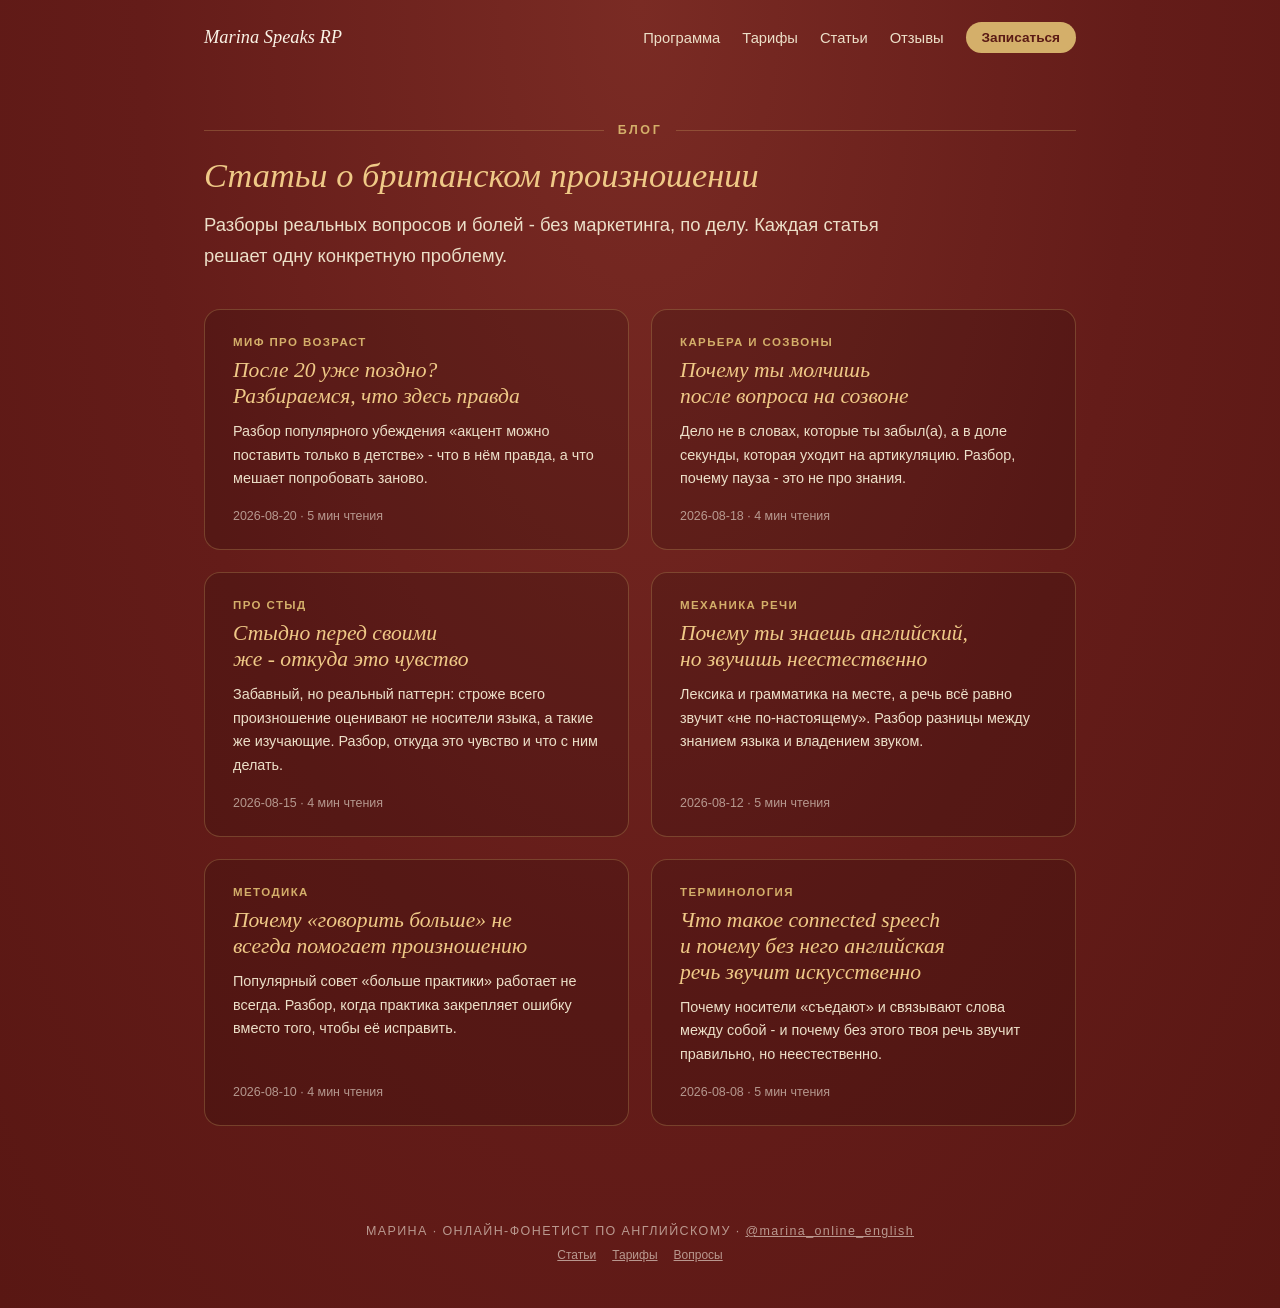
==== articles/index.html @ c537f86e "Полная переработка сайта: расширенная структура лендинга + раздел статей (articles/index.html)" ====
<!doctype html>
<html lang="ru">
<head>
<meta charset="utf-8">
<meta name="viewport" content="width=device-width, initial-scale=1">
<meta name="robots" content="noindex, nofollow">
<title>Статьи о британском произношении - Marina Speaks RP</title>
<meta name="description" content="Разборы реальных болей и вопросов об английском произношении от фонетиста Марины: мифы про возраст, почему речь звучит неестественно, connected speech и другое.">
<link rel="canonical" href="https://marinaspeaksrp.org/articles/">
<meta property="og:type" content="article">
<meta property="og:title" content="Статьи о британском произношении - Marina Speaks RP">
<meta property="og:description" content="Разборы реальных болей и вопросов об английском произношении от фонетиста Марины: мифы про возраст, почему речь звучит неестественно, connected speech и другое.">
<meta property="og:image" content="https://marinaspeaksrp.org/assets/img/og-cover.jpg">
<meta property="og:url" content="https://marinaspeaksrp.org/articles/">
<meta name="twitter:card" content="summary_large_image">
<link rel="stylesheet" href="/assets/style.css">
</head>
<body>
<div class="bg-wrap">

<nav class="sitenav">
  <div class="wrap">
    <a class="brand" href="/">Marina Speaks RP</a>
    <div class="links">
      <a href="/#program">Программа</a>
      <a href="/#tariffs">Тарифы</a>
      <a href="/articles/">Статьи</a>
      <a href="/#testimonials">Отзывы</a>
      <a class="cta" href="https://t.me/Marinatoken_bot?start=waitlist" target="_blank" rel="noopener">Записаться</a>
    </div>
  </div>
</nav>

<section class="content-section" style="padding-top:48px;">
  <div class="wrap">
    <div class="eyebrow"><div class="line"></div><span>Блог</span><div class="line"></div></div>
    <h2>Статьи о британском произношении</h2>
    <p class="lead">Разборы реальных вопросов и болей - без маркетинга, по делу. Каждая статья решает одну конкретную проблему.</p>
    <div class="hub-grid">
      <a class="hub-card" href="/articles/posle-20-let-pozdno.html">
        <span class="article-tag">Миф про возраст</span>
        <h2>После 20 уже поздно? Разбираемся, что здесь правда</h2>
        <p>Разбор популярного убеждения «акцент можно поставить только в детстве» - что в нём правда, а что мешает попробовать заново.</p>
        <div class="meta">2026-08-20 · 5 мин чтения</div>
      </a>

      <a class="hub-card" href="/articles/molchish-na-sozvone.html">
        <span class="article-tag">Карьера и созвоны</span>
        <h2>Почему ты молчишь после вопроса на созвоне</h2>
        <p>Дело не в словах, которые ты забыл(а), а в доле секунды, которая уходит на артикуляцию. Разбор, почему пауза - это не про знания.</p>
        <div class="meta">2026-08-18 · 4 мин чтения</div>
      </a>

      <a class="hub-card" href="/articles/stydno-pered-svoimi.html">
        <span class="article-tag">Про стыд</span>
        <h2>Стыдно перед своими же - откуда это чувство</h2>
        <p>Забавный, но реальный паттерн: строже всего произношение оценивают не носители языка, а такие же изучающие. Разбор, откуда это чувство и что с ним делать.</p>
        <div class="meta">2026-08-15 · 4 мин чтения</div>
      </a>

      <a class="hub-card" href="/articles/pochemu-zvuchish-neestestvenno.html">
        <span class="article-tag">Механика речи</span>
        <h2>Почему ты знаешь английский, но звучишь неестественно</h2>
        <p>Лексика и грамматика на месте, а речь всё равно звучит «не по-настоящему». Разбор разницы между знанием языка и владением звуком.</p>
        <div class="meta">2026-08-12 · 5 мин чтения</div>
      </a>

      <a class="hub-card" href="/articles/govorit-bolshe-ne-pomogaet.html">
        <span class="article-tag">Методика</span>
        <h2>Почему «говорить больше» не всегда помогает произношению</h2>
        <p>Популярный совет «больше практики» работает не всегда. Разбор, когда практика закрепляет ошибку вместо того, чтобы её исправить.</p>
        <div class="meta">2026-08-10 · 4 мин чтения</div>
      </a>

      <a class="hub-card" href="/articles/connected-speech.html">
        <span class="article-tag">Терминология</span>
        <h2>Что такое connected speech и почему без него английская речь звучит искусственно</h2>
        <p>Почему носители «съедают» и связывают слова между собой - и почему без этого твоя речь звучит правильно, но неестественно.</p>
        <div class="meta">2026-08-08 · 5 мин чтения</div>
      </a>
    </div>
  </div>
</section>

<footer>
  <div class="brand">МАРИНА · ОНЛАЙН-ФОНЕТИСТ ПО АНГЛИЙСКОМУ · <a href="https://t.me/marina_online_english" target="_blank" rel="noopener">@marina_online_english</a></div>
  <div class="foot-links"><a href="/articles/">Статьи</a><a href="/#tariffs">Тарифы</a><a href="/#faq">Вопросы</a></div>
</footer>

</div>
</body>
</html>
---- assets/style.css ----
@font-face { font-family:'Inter'; font-style:normal; font-weight:400; src:url('/assets/fonts/inter-regular-cyr.woff2') format('woff2'); unicode-range: U+0301,U+0400-045F,U+0490-0491,U+04B0-04B1,U+2116; }
@font-face { font-family:'Inter'; font-style:normal; font-weight:400; src:url('/assets/fonts/inter-regular-lat.woff2') format('woff2'); unicode-range: U+0000-00FF,U+0131,U+0152-0153,U+02BB-02BC,U+2000-206F,U+2122; }
@font-face { font-family:'Inter'; font-style:normal; font-weight:700; src:url('/assets/fonts/inter-bold-cyr.woff2') format('woff2'); unicode-range: U+0301,U+0400-045F,U+0490-0491,U+04B0-04B1,U+2116; }
@font-face { font-family:'Inter'; font-style:normal; font-weight:700; src:url('/assets/fonts/inter-bold-lat.woff2') format('woff2'); unicode-range: U+0000-00FF,U+0131,U+0152-0153,U+02BB-02BC,U+2000-206F,U+2122; }
@font-face { font-family:'Playfair Display'; font-style:italic; font-weight:400; src:url('/assets/fonts/playfair-italic-cyr.woff2') format('woff2'); unicode-range: U+0301,U+0400-045F,U+0490-0491,U+04B0-04B1,U+2116; }
@font-face { font-family:'Playfair Display'; font-style:italic; font-weight:400; src:url('/assets/fonts/playfair-italic-lat.woff2') format('woff2'); unicode-range: U+0000-00FF,U+0131,U+0152-0153,U+02BB-02BC,U+2000-206F,U+2122; }
@font-face { font-family:'Playfair Display'; font-style:italic; font-weight:700; src:url('/assets/fonts/playfair-bolditalic-cyr.woff2') format('woff2'); unicode-range: U+0301,U+0400-045F,U+0490-0491,U+04B0-04B1,U+2116; }
@font-face { font-family:'Playfair Display'; font-style:italic; font-weight:700; src:url('/assets/fonts/playfair-bolditalic-lat.woff2') format('woff2'); unicode-range: U+0000-00FF,U+0131,U+0152-0153,U+02BB-02BC,U+2000-206F,U+2122; }

:root{
  --bg-top:#7a2b24; --bg-mid:#641c19; --bg-bottom:#591713;
  --panel: rgba(0,0,0,0.22);
  --panel-soft: rgba(0,0,0,0.14);
  --panel-strong: rgba(0,0,0,0.32);
  --border-gold: rgba(212,175,106,0.5);
  --border-gold-soft: rgba(212,175,106,0.28);
  --gold:#d4af6a;
  --gold-light:#efc987;
  --cream:#f5ece0;
  --cream-soft:#ecdfc8;
  --cream-muted: rgba(245,236,224,0.6);
  --pain-border:#a8493c;
  --cream-panel:#faf3e6;
  --cream-panel-text:#5a1a15;
}

* { box-sizing: border-box; }
html { scroll-behavior: smooth; }
body{
  margin:0;
  font-family:'Inter','Segoe UI',Arial,sans-serif;
  background: var(--bg-bottom);
  color: var(--cream);
  -webkit-font-smoothing: antialiased;
}
.bg-wrap{
  background: radial-gradient(ellipse at top, var(--bg-top) 0%, var(--bg-mid) 55%, var(--bg-bottom) 100%);
}
section{ position: relative; overflow: hidden; }
.wrap{ max-width: 920px; margin:0 auto; padding: 0 24px; }
.narrow{ max-width: 680px; }

.watermark{
  position:absolute; font-family:'Playfair Display',Georgia,serif; font-style:italic;
  color: rgba(245,236,224,0.07); pointer-events:none; line-height:1; user-select:none;
}

.eyebrow{ display:flex; align-items:center; gap:14px; margin: 0 0 18px 0; }
.eyebrow .line{ flex:1; height:1px; background: var(--border-gold-soft); }
.eyebrow span{ font-size:12.5px; letter-spacing:2.6px; color:var(--gold); font-weight:700; white-space:nowrap; text-transform:uppercase; }
.eyebrow.center{ justify-content:center; }

h1,h2,h3{ font-family:'Playfair Display',Georgia,serif; font-style:italic; font-weight:400; color:var(--cream-panel); margin:0; text-wrap:balance; }
h1{ font-size: clamp(2.1rem, 5.2vw, 3.7rem); line-height:1.12; }
h1 em{ color:var(--gold-light); font-style:italic; }
h2{ font-size: clamp(1.5rem, 3.2vw, 2.15rem); color:var(--gold-light); line-height:1.2; }
h3{ font-size: 1.25rem; color:var(--gold-light); font-style:italic; }

p{ line-height:1.65; color:var(--cream-soft); margin:0 0 1em 0; }
.lead{ font-size: 1.15rem; color: var(--cream-soft); max-width: 640px; }
.center{ text-align:center; }
.mx-auto{ margin-left:auto; margin-right:auto; }

a{ color:var(--gold-light); }

/* --- Top nav (site-wide, not on the Claude-artifact version) --- */
.sitenav{ padding: 22px 0; }
.sitenav .wrap{ display:flex; align-items:center; justify-content:space-between; gap:16px; flex-wrap:wrap; }
.sitenav .brand{ font-family:'Playfair Display',Georgia,serif; font-style:italic; color:var(--cream-panel); font-size:1.15rem; text-decoration:none; }
.sitenav .links{ display:flex; gap:22px; align-items:center; flex-wrap:wrap; }
.sitenav .links a{ color:var(--cream-soft); text-decoration:none; font-size:.92rem; }
.sitenav .links a:hover{ color:var(--gold-light); }
.sitenav .links a.cta{ color:var(--cream-panel-text); background:var(--gold); padding:8px 16px; border-radius:999px; font-weight:700; font-size:.85rem; }

/* --- Hero --- */
.hero{ padding: 72px 0 76px; text-align:center; }
.host-badge{
  display:inline-flex; align-items:center; gap:10px; margin: 0 auto 26px;
  background: var(--panel); border:1px solid var(--border-gold-soft); border-radius:999px;
  padding: 6px 18px 6px 6px;
}
.host-badge img{ width:34px; height:34px; border-radius:50%; object-fit:cover; display:block; border:1px solid var(--gold); }
.host-badge span{ font-size:13px; color:var(--cream-soft); }
.hero .kicker-trust{ margin-top: 34px; font-size:13.5px; color: var(--cream-muted); letter-spacing:.3px; }
.hero .lead{ margin: 22px auto 0; }

.btn{
  display:inline-flex; align-items:center; gap:8px;
  font-family:'Inter',sans-serif; font-weight:700; font-size:15px;
  padding: 14px 30px; border-radius:999px; text-decoration:none; cursor:pointer;
  border: 1px solid transparent;
}
.btn-primary{ background: var(--gold); color: var(--cream-panel-text); }
.btn-primary:hover{ background: var(--gold-light); }
.btn-ghost{ background:transparent; color:var(--cream); border-color: var(--border-gold); }
.btn-ghost:hover{ border-color:var(--gold); color:var(--gold-light); }
.btn-small{ padding:9px 18px; font-size:13px; }
.cta-row{ display:flex; gap:14px; justify-content:center; flex-wrap:wrap; margin-top:34px; }

/* --- Pains --- */
.pains{ padding: 64px 0; }
.pain-grid{ display:grid; grid-template-columns: repeat(auto-fit, minmax(250px,1fr)); gap:18px; margin-top:36px; }
.pain-card{
  background: var(--panel); border-left: 3px solid var(--pain-border);
  border-radius: 10px; padding: 22px 24px;
}
.pain-card .quote{ font-family:'Playfair Display',Georgia,serif; font-style:italic; font-size:1.12rem; color:var(--cream-panel); margin:0 0 .5em 0; }
.pain-card p{ font-size:.95rem; margin:0; color: var(--cream-soft); }

/* --- Generic content section (why-fails, results, etc) --- */
.content-section{ padding:64px 0; }
.content-section .lead{ margin-top:14px; max-width:70ch; }
.two-col{ display:grid; grid-template-columns: repeat(auto-fit, minmax(260px,1fr)); gap:22px; margin-top:32px; }
.info-card{
  background: var(--panel-soft); border:1px solid var(--border-gold-soft); border-radius:14px; padding:24px 26px;
}
.info-card h3{ margin-bottom:8px; }
.info-card p{ font-size:.93rem; margin:0; }

.result-list{ list-style:none; margin:32px 0 0; padding:0; display:grid; grid-template-columns:repeat(auto-fit,minmax(240px,1fr)); gap:16px; }
.result-list li{
  background:var(--panel); border:1px solid var(--border-gold-soft); border-radius:12px; padding:18px 20px;
  font-size:.94rem; color:var(--cream-soft); display:flex; gap:12px; align-items:flex-start;
}
.result-list .mark{ color:var(--gold); font-family:'Playfair Display',Georgia,serif; font-style:italic; font-size:1.2rem; flex-shrink:0; }

/* --- Personas --- */
.persona-grid{ display:grid; grid-template-columns:repeat(auto-fit,minmax(270px,1fr)); gap:18px; margin-top:32px; }
.persona-card{
  background: var(--panel-soft); border:1px solid var(--border-gold-soft); border-radius:14px; padding:24px 26px;
}
.persona-card .tag{ font-size:11.5px; letter-spacing:1.2px; text-transform:uppercase; color:var(--gold); font-weight:700; }
.persona-card h3{ margin:8px 0 10px; font-size:1.15rem; }
.persona-card p{ font-size:.92rem; margin:0; }

/* --- Mechanism / how it works --- */
.mech{ padding:64px 0; }
.mech-body{ display:flex; gap:44px; align-items:center; margin-top:38px; }
.steps{ display:grid; grid-template-columns: repeat(auto-fit, minmax(200px,1fr)); gap:22px; counter-reset: step; flex:1.3; }
.steps-col{ margin-top:0; }
.mech-photo{ flex:1; min-width:220px; max-width:300px; margin:0; }
.mech-photo img{ width:100%; display:block; border-radius:14px; border:1px solid var(--border-gold-soft); }
.mech-photo figcaption{ margin-top:10px; font-size:.82rem; color:var(--cream-muted); text-align:center; font-style:italic; font-family:'Playfair Display',Georgia,serif; }
.step{ text-align:left; }
.step .num{
  width:38px; height:38px; border-radius:50%; border:1px solid var(--gold); color:var(--gold);
  display:flex; align-items:center; justify-content:center; font-weight:700; font-size:15px; margin-bottom:14px;
}
.step h3{ font-size:1.05rem; margin-bottom:6px; }
.step p{ font-size:.92rem; }
.mech-note{ margin-top: 30px; text-align:center; font-size:.92rem; color:var(--cream-muted); }

/* --- Curriculum teaser --- */
.curriculum{ padding: 56px 0 76px; text-align:center; }
.sound-row{ display:flex; gap:18px; justify-content:center; flex-wrap:wrap; margin-top:34px; }
.sound-card{
  width:150px; background:var(--panel); border:1px solid var(--border-gold-soft); border-radius:14px; padding:22px 14px;
}
.sound-card .medallion{
  width:56px; height:56px; border-radius:50%; border:1.4px solid var(--gold); margin:0 auto 12px;
  display:flex; align-items:center; justify-content:center;
  background: radial-gradient(circle at 35% 30%, #8a3a30, #4f120f);
  font-family:'Playfair Display',Georgia,serif; font-style:italic; font-size:1.15rem; color:var(--cream-panel);
}
.sound-card .name{ font-family:'Playfair Display',Georgia,serif; font-style:italic; font-size:1.05rem; color:var(--cream-panel); }
.sound-card .ipa{ color:var(--gold); font-size:.85rem; }
.curriculum-more{ margin-top: 26px; color: var(--cream-muted); font-size:.95rem; }
.week-row{ display:flex; gap:14px; justify-content:center; flex-wrap:wrap; margin-top:22px; }
.week-pill{ background:var(--panel-soft); border:1px solid var(--border-gold-soft); border-radius:999px; padding:8px 18px; font-size:.85rem; color:var(--cream-soft); }

/* --- Tariffs --- */
.tariffs{ padding: 64px 0; }
.tariff-grid{ display:grid; grid-template-columns: repeat(auto-fit, minmax(260px,1fr)); gap:20px; margin-top: 38px; align-items:stretch; }
.tariff-card{
  background: var(--panel-soft); border:1px solid var(--border-gold-soft); border-radius:16px;
  padding: 30px 26px; display:flex; flex-direction:column; text-align:left;
}
.tariff-card.featured{ background: var(--panel); border-color: var(--gold); position:relative; }
.tariff-badge{
  position:absolute; top:-13px; left:26px; background:var(--gold); color:#3f1c10;
  font-size:11.5px; font-weight:700; letter-spacing:1px; padding:4px 12px; border-radius:999px; text-transform:uppercase;
}
.tariff-name{ font-family:'Playfair Display',Georgia,serif; font-style:italic; font-size:1.4rem; color:var(--cream-panel); }
.tariff-for{ font-size:.85rem; color:var(--cream-muted); margin-top:4px; margin-bottom:18px; }
.tariff-price{ font-size:2.1rem; font-weight:700; color:var(--gold-light); font-family:'Inter',sans-serif; margin-bottom:4px; }
.tariff-entry{ font-size:.82rem; color:var(--cream-muted); margin-bottom:18px; }
.tariff-list{ list-style:none; padding:0; margin:0 0 22px 0; flex:1; }
.tariff-list li{ font-size:.9rem; color:var(--cream-soft); padding:7px 0; border-top:1px solid rgba(212,175,106,0.15); }
.tariff-list li:first-child{ border-top:none; }
.tariff-result{ font-size:.85rem; color:var(--cream-muted); font-style:italic; margin-bottom:18px; }
.tariff-card .btn{ justify-content:center; margin-top:auto; }

.bonus-strip{
  margin-top: 30px; background: var(--panel); border:1px dashed var(--border-gold);
  border-radius:12px; padding:18px 26px; display:flex; gap:16px; align-items:center; flex-wrap:wrap;
  justify-content:space-between;
}
.bonus-strip p{ margin:0; font-size:.92rem; }
.bonus-strip strong{ color:var(--gold-light); }
.waitlist-note{ margin-top:18px; text-align:center; font-size:.85rem; color:var(--cream-muted); }

/* --- About --- */
.about{ padding: 64px 0; }
.about-inner{ display:flex; gap:48px; align-items:center; flex-wrap:wrap; }
.photo-cluster{ position:relative; width:230px; height:230px; flex-shrink:0; }
.about-photo{ border-radius:50%; overflow:hidden; border:1.6px solid var(--gold); background:var(--bg-mid); }
.about-photo img{ width:100%; height:100%; object-fit:cover; display:block; }
.about-photo.main{ width:190px; height:190px; }
.about-photo.second{
  position:absolute; bottom:-6px; right:-6px; width:104px; height:104px;
  border-width:3px; box-shadow: 0 6px 18px rgba(0,0,0,0.35);
}
.about-text{ flex:1; min-width:280px; }
.credentials{ display:flex; flex-wrap:wrap; gap:14px; margin-top:20px; align-items:flex-end; }
.proof-card{ margin:0; width:118px; }
.proof-card img{
  width:100%; aspect-ratio:4/3; object-fit:cover; display:block; border-radius:8px;
  border:1px solid var(--border-gold); transform: rotate(-2deg);
}
.proof-card:nth-of-type(2) img{ transform: rotate(2deg); }
.proof-card figcaption{ margin-top:8px; font-size:.74rem; color:var(--cream-muted); line-height:1.3; }
.credential{ background:var(--panel); border:1px solid var(--border-gold-soft); border-radius:999px; padding:7px 16px; font-size:.82rem; color:var(--cream-soft); }

/* --- Testimonials --- */
.testimonials{ padding:64px 0; }
.testimonial-grid{ display:grid; grid-template-columns:repeat(auto-fit,minmax(260px,1fr)); gap:20px; margin-top:36px; }
.testimonial-card{
  background:var(--cream-panel); border-radius:14px; padding:14px; box-shadow:0 8px 24px rgba(0,0,0,0.25);
}
.testimonial-card img{ width:100%; display:block; border-radius:8px; }
.testimonial-note{ margin-top:22px; text-align:center; font-size:.85rem; color:var(--cream-muted); }

/* --- Objections / FAQ --- */
.faq{ padding:64px 0; }
.faq-list{ margin-top:32px; display:flex; flex-direction:column; gap:12px; }
details{ background:var(--panel-soft); border:1px solid var(--border-gold-soft); border-radius:12px; padding: 4px 22px; }
summary{ cursor:pointer; padding: 16px 0; font-weight:700; font-size:.98rem; color:var(--cream-panel); list-style:none; display:flex; justify-content:space-between; align-items:center; gap:12px; }
summary::-webkit-details-marker{ display:none; }
summary::after{ content:'+'; color:var(--gold); font-size:1.3rem; font-weight:400; flex-shrink:0; transition: transform .2s; }
details[open] summary::after{ transform: rotate(45deg); }
details p{ padding-bottom:18px; margin:0; font-size:.92rem; }
details:focus-within{ outline: 1px solid var(--gold); }

/* --- Articles / warm-up --- */
.articles{ padding:64px 0; }
.article-list{ margin-top:36px; display:flex; flex-direction:column; gap:16px; }
.article-card{
  background: var(--panel-soft); border:1px solid var(--border-gold-soft); border-radius:14px;
  padding: 26px 28px;
}
.article-card summary{ list-style:none; cursor:pointer; }
.article-card summary::-webkit-details-marker{ display:none; }
.article-tag{ font-size:11.5px; letter-spacing:1.4px; text-transform:uppercase; color:var(--gold); font-weight:700; }
.article-card summary h3{ margin:8px 0 0; font-size:1.3rem; }
.article-teaser{ margin:8px 0 0; font-size:.92rem; color:var(--cream-muted); }
.article-open-hint{ margin-top:12px; font-size:.82rem; color:var(--gold-light); font-style:italic; }
.article-card[open] .article-open-hint{ display:none; }
.article-body{ margin-top:18px; padding-top:18px; border-top:1px solid var(--border-gold-soft); }
.article-body p{ font-size:.95rem; }
.article-body p:last-child{ margin-bottom:0; }
.article-signoff{ margin-top:14px; font-family:'Playfair Display',Georgia,serif; font-style:italic; color:var(--cream-panel); font-size:.95rem; }

/* --- Articles hub (separate page) --- */
.hub-grid{ display:grid; grid-template-columns:repeat(auto-fit,minmax(280px,1fr)); gap:22px; margin-top:38px; }
.hub-card{
  background:var(--panel-soft); border:1px solid var(--border-gold-soft); border-radius:16px; padding:26px 28px;
  text-decoration:none; display:flex; flex-direction:column; gap:10px; transition:border-color .15s;
}
.hub-card:hover{ border-color:var(--gold); }
.hub-card .article-tag{ display:block; }
.hub-card h2{ font-size:1.35rem; margin:0; }
.hub-card p{ font-size:.9rem; margin:0; }
.hub-card .meta{ font-size:.78rem; color:var(--cream-muted); margin-top:auto; padding-top:8px; }

/* --- Single article page --- */
.article-hero{ padding:56px 0 20px; }
.article-hero .meta{ font-size:.82rem; color:var(--cream-muted); margin-top:10px; }
.article-hero h1{ font-size:clamp(1.8rem,4.4vw,2.6rem); margin-top:14px; }
.article-content{ padding: 24px 0 60px; }
.article-content .wrap{ max-width:680px; }
.article-content p{ font-size:1.02rem; color:var(--cream-soft); }
.article-content h2{ font-size:1.4rem; margin-top:1.6em; margin-bottom:.5em; }
.article-content blockquote{
  margin:1.6em 0; padding:4px 0 4px 22px; border-left:3px solid var(--gold);
  font-family:'Playfair Display',Georgia,serif; font-style:italic; font-size:1.15rem; color:var(--cream-panel);
}
.inline-cta{
  margin:2em 0; padding:22px 26px; background:var(--panel); border:1px solid var(--border-gold-soft); border-radius:14px;
  display:flex; gap:16px; align-items:center; justify-content:space-between; flex-wrap:wrap;
}
.inline-cta p{ margin:0; font-size:.95rem; color:var(--cream-soft); }
.related{ margin-top:3em; padding-top:2em; border-top:1px solid var(--border-gold-soft); }
.related h2{ font-size:1.2rem; margin-bottom:1em; }
.related-list{ list-style:none; padding:0; margin:0; display:flex; flex-direction:column; gap:10px; }
.related-list a{ color:var(--cream-panel); text-decoration:none; font-family:'Playfair Display',Georgia,serif; font-style:italic; font-size:1.05rem; }
.related-list a:hover{ color:var(--gold-light); }
.article-author{
  margin-top:3em; display:flex; gap:16px; align-items:center; padding:20px 22px;
  background:var(--panel-soft); border:1px solid var(--border-gold-soft); border-radius:14px;
}
.article-author img{ width:56px; height:56px; border-radius:50%; object-fit:cover; border:1.4px solid var(--gold); flex-shrink:0; }
.article-author p{ margin:0; font-size:.88rem; }

/* --- Final CTA --- */
.final-cta{ padding: 84px 0 96px; text-align:center; }
.final-cta .lead{ margin: 18px auto 0; }

/* --- Footer --- */
footer{ padding: 34px 0 46px; text-align:center; }
footer .brand{ font-size:12.5px; letter-spacing:1.4px; color:var(--cream-muted); }
footer a{ color:var(--cream-muted); text-decoration:underline; }
footer .foot-links{ margin-top:10px; display:flex; gap:16px; justify-content:center; flex-wrap:wrap; font-size:12px; }

@media (max-width: 640px){
  .hero{ padding:56px 0 48px; }
  .about-inner{ flex-direction:column; text-align:center; }
  .photo-cluster{ margin: 0 auto; }
  .credentials{ justify-content:center; }
  .bonus-strip{ flex-direction:column; align-items:flex-start; text-align:left; }
  .mech-body{ flex-direction:column; }
  .mech-photo{ max-width: 280px; order:-1; }
  .sitenav .links{ justify-content:center; }
  .article-author{ flex-direction:column; text-align:center; }
}

@media (prefers-reduced-motion: reduce){
  html{ scroll-behavior:auto; }
}
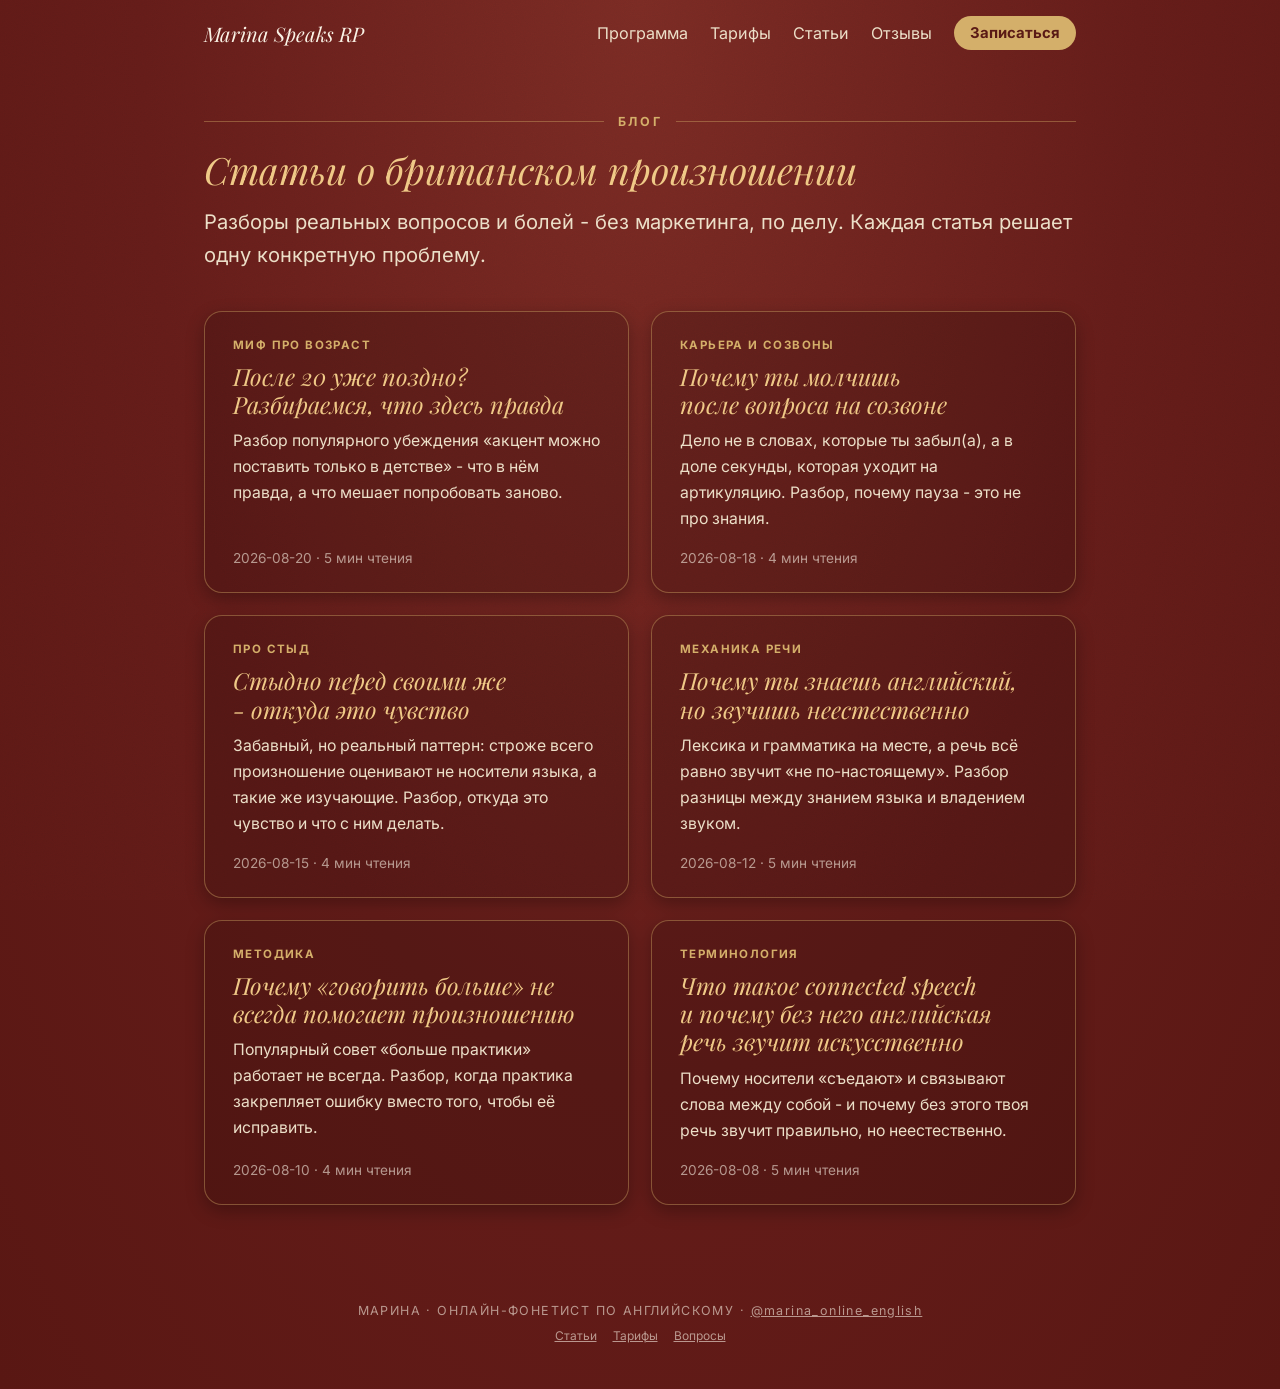
==== commit a5ffb9a1: "Косметика против слишком гладкого/сгенерированного вида: лёгкое зерно поверх фона (SVG feTurbulence)" ====
--- a/articles/index.html
+++ b/articles/index.html
@@ -3,7 +3,6 @@
 <head>
 <meta charset="utf-8">
 <meta name="viewport" content="width=device-width, initial-scale=1">
-<meta name="robots" content="noindex, nofollow">
 <title>Статьи о британском произношении - Marina Speaks RP</title>
 <meta name="description" content="Разборы реальных болей и вопросов об английском произношении от фонетиста Марины: мифы про возраст, почему речь звучит неестественно, connected speech и другое.">
 <link rel="canonical" href="https://marinaspeaksrp.org/articles/">
@@ -13,6 +12,9 @@
 <meta property="og:image" content="https://marinaspeaksrp.org/assets/img/og-cover.jpg">
 <meta property="og:url" content="https://marinaspeaksrp.org/articles/">
 <meta name="twitter:card" content="summary_large_image">
+<link rel="icon" type="image/png" href="/assets/img/favicon-32.png" sizes="32x32">
+<link rel="apple-touch-icon" href="/assets/img/apple-touch-icon.png">
+<link rel="icon" type="image/png" sizes="512x512" href="/assets/img/favicon-512.png">
 <link rel="stylesheet" href="/assets/style.css">
 </head>
 <body>
--- a/assets/style.css
+++ b/assets/style.css
@@ -12,20 +12,34 @@
   --panel: rgba(0,0,0,0.22);
   --panel-soft: rgba(0,0,0,0.14);
   --panel-strong: rgba(0,0,0,0.32);
-  --border-gold: rgba(212,175,106,0.5);
-  --border-gold-soft: rgba(212,175,106,0.28);
+  --border-gold: rgba(212,175,106,0.55);
+  --border-gold-soft: rgba(212,175,106,0.4);
+  --card-shadow: 0 6px 18px rgba(0,0,0,0.28);
+  --card-shadow-hover: 0 12px 28px rgba(0,0,0,0.36);
   --gold:#d4af6a;
   --gold-light:#efc987;
   --cream:#f5ece0;
   --cream-soft:#ecdfc8;
   --cream-muted: rgba(245,236,224,0.6);
-  --pain-border:#a8493c;
+  /* Единственный сознательный ВТОРОЙ акцент на сайте (кроме золота) - кирпично-тёплый,
+     используется ровно в 2 местах, где нужен тёмный текст на светлой кремовой панели
+     (IPA-подпись в облачке) или маркер "это боль, не польза" (левая рамка pain-card).
+     Не путать со случайной несогласованностью - золото читается на тёмном фоне,
+     на светлой панели/кремовом фоне оно нечитаемо, поэтому здесь другой цвет. */
+  --accent-warm:#a8493c;
+  --pain-border: var(--accent-warm);
   --cream-panel:#faf3e6;
   --cream-panel-text:#5a1a15;
+
+  /* Ревизия 2026-08-27: единая шкала радиусов вместо 4 разных значений (10/12/14/16px)
+     у визуально одного типа компонента - см. UI-аудит §8/§12. Два уровня: обычная
+     карточка и "приподнятая" (тарифы/хаб статей), разница осознанная и одна на весь сайт. */
+  --radius-card: 14px;
+  --radius-card-lg: 18px;
 }
 
 * { box-sizing: border-box; }
-html { scroll-behavior: smooth; }
+html { scroll-behavior: smooth; font-size: 17.5px; }
 body{
   margin:0;
   font-family:'Inter','Segoe UI',Arial,sans-serif;
@@ -34,15 +48,52 @@
   -webkit-font-smoothing: antialiased;
 }
 .bg-wrap{
+  position:relative;
   background: radial-gradient(ellipse at top, var(--bg-top) 0%, var(--bg-mid) 55%, var(--bg-bottom) 100%);
 }
+/* Ревизия 2026-08-31 (косметика, без изменения структуры): идеально гладкий
+   градиент без единого зерна на всех разрешениях читается "сгенерированным" -
+   у бумаги/плёнки всегда есть текстура. SVG feTurbulence, не картинка - 0 байт
+   лишнего веса. mix-blend-mode:overlay - зерно видно, но не тонирует цвета. */
+.bg-wrap::before{
+  content:''; position:fixed; inset:0; z-index:0; pointer-events:none;
+  opacity:.07; mix-blend-mode:overlay;
+  background-image:url("data:image/svg+xml,%3Csvg xmlns='http://www.w3.org/2000/svg' width='300' height='300'%3E%3Cfilter id='n'%3E%3CfeTurbulence type='fractalNoise' baseFrequency='0.9' numOctaves='2' stitchTiles='stitch'/%3E%3C/filter%3E%3Crect width='100%25' height='100%25' filter='url(%23n)'/%3E%3C/svg%3E");
+  background-size:300px 300px;
+}
 section{ position: relative; overflow: hidden; }
-.wrap{ max-width: 920px; margin:0 auto; padding: 0 24px; }
+.wrap{ position:relative; z-index:1; max-width: 920px; margin:0 auto; padding: 0 24px; }
 .narrow{ max-width: 680px; }
 
+/* --- Ambient light: слабый тёплый отблеск, медленно дрейфует по всей странице --- */
+.ambient-light{
+  position:fixed; top:50%; left:50%; z-index:0; pointer-events:none;
+  width:1100px; height:1100px; margin:-550px 0 0 -550px;
+  background: radial-gradient(circle, rgba(239,201,135,0.13) 0%, rgba(239,201,135,0.045) 42%, transparent 65%);
+  animation: ambient-drift 26s ease-in-out infinite alternate;
+  will-change: transform;
+}
+@keyframes ambient-drift{
+  0%   { transform: translate(-28%, -20%) scale(1); }
+  50%  { transform: translate(22%, 26%) scale(1.12); }
+  100% { transform: translate(-12%, -32%) scale(0.96); }
+}
+
 .watermark{
-  position:absolute; font-family:'Playfair Display',Georgia,serif; font-style:italic;
-  color: rgba(245,236,224,0.07); pointer-events:none; line-height:1; user-select:none;
+  position:absolute; z-index:0; font-family:'Playfair Display',Georgia,serif; font-style:italic;
+  color: rgba(245,236,224,0.09); pointer-events:none; line-height:1; user-select:none;
+  animation: watermark-float var(--dur, 14s) ease-in-out infinite alternate;
+  animation-delay: var(--delay, 0s);
+  will-change: transform;
+}
+@keyframes watermark-float{
+  0%   { transform: translate(0, 0) rotate(0deg); }
+  50%  { transform: translate(22px, -30px) rotate(5deg); }
+  100% { transform: translate(-18px, 22px) rotate(-5deg); }
+}
+
+@media (prefers-reduced-motion: reduce){
+  .ambient-light, .watermark{ animation: none !important; }
 }
 
 .eyebrow{ display:flex; align-items:center; gap:14px; margin: 0 0 18px 0; }
@@ -51,6 +102,12 @@
 .eyebrow.center{ justify-content:center; }
 
 h1,h2,h3{ font-family:'Playfair Display',Georgia,serif; font-style:italic; font-weight:400; color:var(--cream-panel); margin:0; text-wrap:balance; }
+/* h1 — три уровня по контексту, не одна и та же шкала (документировано после
+   UI-аудита §3/§12, который отметил это как непрозрачную несостыковку - на деле
+   это осознанные, разные роли): базовый h1 (эта строка, самый крупный - на будущее,
+   сейчас нигде не используется без переопределения) → .hero h1 ниже (центр экрана,
+   должен уступать портрету по вниманию) → .article-hero h1 в конце файла (заголовок
+   статьи, не рекламный посыл, ещё скромнее). */
 h1{ font-size: clamp(2.1rem, 5.2vw, 3.7rem); line-height:1.12; }
 h1 em{ color:var(--gold-light); font-style:italic; }
 h2{ font-size: clamp(1.5rem, 3.2vw, 2.15rem); color:var(--gold-light); line-height:1.2; }
@@ -64,7 +121,7 @@
 a{ color:var(--gold-light); }
 
 /* --- Top nav (site-wide, not on the Claude-artifact version) --- */
-.sitenav{ padding: 22px 0; }
+.sitenav{ padding: 16px 0; }
 .sitenav .wrap{ display:flex; align-items:center; justify-content:space-between; gap:16px; flex-wrap:wrap; }
 .sitenav .brand{ font-family:'Playfair Display',Georgia,serif; font-style:italic; color:var(--cream-panel); font-size:1.15rem; text-decoration:none; }
 .sitenav .links{ display:flex; gap:22px; align-items:center; flex-wrap:wrap; }
@@ -73,16 +130,58 @@
 .sitenav .links a.cta{ color:var(--cream-panel-text); background:var(--gold); padding:8px 16px; border-radius:999px; font-weight:700; font-size:.85rem; }
 
 /* --- Hero --- */
-.hero{ padding: 72px 0 76px; text-align:center; }
-.host-badge{
-  display:inline-flex; align-items:center; gap:10px; margin: 0 auto 26px;
-  background: var(--panel); border:1px solid var(--border-gold-soft); border-radius:999px;
-  padding: 6px 18px 6px 6px;
-}
-.host-badge img{ width:34px; height:34px; border-radius:50%; object-fit:cover; display:block; border:1px solid var(--gold); }
-.host-badge span{ font-size:13px; color:var(--cream-soft); }
-.hero .kicker-trust{ margin-top: 34px; font-size:13.5px; color: var(--cream-muted); letter-spacing:.3px; }
-.hero .lead{ margin: 22px auto 0; }
+.hero{ padding: 30px 0 40px; text-align:center; }
+.hero-grid{ display:grid; grid-template-columns: 1.15fr 0.85fr; gap:36px; align-items:center; text-align:left; }
+.hero-copy{ min-width:0; }
+.hero-visual{ display:flex; flex-direction:column; align-items:center; text-align:center; }
+.hero-portrait{ position:relative; margin: 0 auto 14px; width:230px; height:230px; }
+.hero-portrait img{
+  width:100%; height:100%; border-radius:50%; object-fit:cover; object-position:center 22%; display:block;
+  border:5px solid var(--gold); box-shadow:0 12px 32px rgba(0,0,0,0.35);
+}
+.hero-portrait-caption{ margin:0; font-size:13px; color:var(--cream-muted); letter-spacing:.3px; }
+
+.speech-bubble{
+  position:relative; align-self:flex-end; margin: 0 8px 14px 0; z-index:2; max-width:150px;
+  background: var(--cream-panel); color: var(--cream-panel-text);
+  border: 2px solid var(--gold); border-radius: 16px 16px 16px 4px;
+  padding: 10px 14px; text-align:center; box-shadow: var(--card-shadow);
+  transform: rotate(3deg);
+}
+.speech-bubble::after{
+  content:''; position:absolute; left:16px; bottom:-9px;
+  width:16px; height:16px; background:var(--cream-panel);
+  border-left:2px solid var(--gold); border-bottom:2px solid var(--gold);
+  border-radius:0 0 0 3px; transform: rotate(-45deg);
+}
+.sb-text{ display:block; font-family:'Inter',sans-serif; font-weight:700; font-size:.86rem; line-height:1.25; }
+.sb-ipa{ display:block; font-family:'Playfair Display',Georgia,serif; font-style:italic; color:var(--pain-border); font-size:.82rem; margin-top:3px; }
+.soundwave{ display:block; width:140px; height:36px; margin:28px auto 0; }
+/* Было одно слитное предложение через " · " - три довода читались как один абзац
+   (UI-аудит §1/п.5). Теперь три отдельных коротких пункта. */
+.trust-row{ display:flex; flex-wrap:wrap; gap:8px 20px; margin-top:18px; padding:0; list-style:none; }
+.trust-row li{
+  font-size:12.5px; color:var(--cream-muted); letter-spacing:.2px;
+  display:flex; align-items:center; gap:6px;
+}
+.trust-row li::before{ content:''; width:4px; height:4px; border-radius:50%; background:var(--gold); flex-shrink:0; }
+.hero .lead{ margin: 16px 0 0; max-width:54ch; }
+.hero .cta-row{ justify-content:flex-start; margin-top:22px; align-items:center; }
+.hero .eyebrow{ justify-content:flex-start; }
+.hero h1{ font-size: clamp(1.9rem, 3.4vw, 2.9rem); }
+
+/* Вторая кнопка хиро вела на внешний Telegram-канал - как pill-кнопка она визуально
+   конкурировала по форме с основным CTA "Смотреть тарифы" (UI-аудит §7/п.9). Теперь
+   это тихая текстовая ссылка со стрелкой, не кнопка - действие доступно, но не спорит
+   за внимание с главным шагом воронки. */
+.text-cta{
+  display:inline-flex; align-items:center; gap:6px; color:var(--gold-light);
+  text-decoration:none; font-size:14.5px; font-weight:600; border-bottom:1px solid var(--border-gold-soft);
+  padding-bottom:2px; transition: border-color .15s ease, color .15s ease;
+}
+.text-cta:hover{ border-color:var(--gold-light); color:var(--gold); }
+.text-cta .arrow{ transition: transform .15s ease; }
+.text-cta:hover .arrow{ transform: translateX(3px); }
 
 .btn{
   display:inline-flex; align-items:center; gap:8px;
@@ -101,35 +200,49 @@
 .pains{ padding: 64px 0; }
 .pain-grid{ display:grid; grid-template-columns: repeat(auto-fit, minmax(250px,1fr)); gap:18px; margin-top:36px; }
 .pain-card{
+  position:relative; overflow:hidden;
   background: var(--panel); border-left: 3px solid var(--pain-border);
-  border-radius: 10px; padding: 22px 24px;
-}
-.pain-card .quote{ font-family:'Playfair Display',Georgia,serif; font-style:italic; font-size:1.12rem; color:var(--cream-panel); margin:0 0 .5em 0; }
-.pain-card p{ font-size:.95rem; margin:0; color: var(--cream-soft); }
+  border-radius: var(--radius-card); padding: 22px 24px; box-shadow: var(--card-shadow);
+}
+.pain-card::before{
+  /* Была 5rem/0.14 - на маленькой карточке декоративная кавычка визуально
+     спорила по массе с самим текстом (см. UI-аудит §10). Уменьшена и приглушена. */
+  content:'\201C'; position:absolute; top:-10px; right:8px;
+  font-family:'Playfair Display',Georgia,serif; font-style:italic; font-size:3.2rem;
+  color: rgba(212,175,106,0.10); line-height:1; pointer-events:none;
+}
+.pain-card .quote{ position:relative; font-family:'Playfair Display',Georgia,serif; font-style:italic; font-size:1.12rem; color:var(--cream-panel); margin:0 0 .5em 0; }
+.pain-card p{ position:relative; font-size:.95rem; margin:0; color: var(--cream-soft); }
 
 /* --- Generic content section (why-fails, results, etc) --- */
 .content-section{ padding:64px 0; }
 .content-section .lead{ margin-top:14px; max-width:70ch; }
 .two-col{ display:grid; grid-template-columns: repeat(auto-fit, minmax(260px,1fr)); gap:22px; margin-top:32px; }
 .info-card{
-  background: var(--panel-soft); border:1px solid var(--border-gold-soft); border-radius:14px; padding:24px 26px;
+  background: var(--panel-soft); border:1px solid var(--border-gold-soft); border-radius:var(--radius-card); padding:24px 26px;
+  box-shadow: var(--card-shadow);
 }
 .info-card h3{ margin-bottom:8px; }
 .info-card p{ font-size:.93rem; margin:0; }
 
 .result-list{ list-style:none; margin:32px 0 0; padding:0; display:grid; grid-template-columns:repeat(auto-fit,minmax(240px,1fr)); gap:16px; }
 .result-list li{
-  background:var(--panel); border:1px solid var(--border-gold-soft); border-radius:12px; padding:18px 20px;
-  font-size:.94rem; color:var(--cream-soft); display:flex; gap:12px; align-items:flex-start;
+  background:var(--panel); border:1px solid var(--border-gold-soft); border-radius:var(--radius-card); padding:18px 20px;
+  font-size:.94rem; color:var(--cream-soft); display:flex; gap:12px; align-items:flex-start; box-shadow: var(--card-shadow);
 }
 .result-list .mark{ color:var(--gold); font-family:'Playfair Display',Georgia,serif; font-style:italic; font-size:1.2rem; flex-shrink:0; }
 
 /* --- Personas --- */
 .persona-grid{ display:grid; grid-template-columns:repeat(auto-fit,minmax(270px,1fr)); gap:18px; margin-top:32px; }
 .persona-card{
-  background: var(--panel-soft); border:1px solid var(--border-gold-soft); border-radius:14px; padding:24px 26px;
-}
-.persona-card .tag{ font-size:11.5px; letter-spacing:1.2px; text-transform:uppercase; color:var(--gold); font-weight:700; }
+  background: var(--panel-soft); border:1px solid var(--border-gold-soft); border-radius:var(--radius-card); padding:24px 26px;
+  box-shadow: var(--card-shadow); transition: transform .15s ease, box-shadow .15s ease, border-color .15s ease;
+}
+.persona-card:hover{ transform: translateY(-3px); box-shadow: var(--card-shadow-hover); border-color: var(--border-gold); }
+/* Тег приглушён относительно заголовка (было - оба "золотые и крупные", спорили за
+   роль первого прочитанного элемента, см. UI-аудит §2/п.10) - тег теперь читается
+   как служебная категория, а не второй заголовок. */
+.persona-card .tag{ font-size:11.5px; letter-spacing:1.2px; text-transform:uppercase; color:var(--cream-muted); font-weight:700; }
 .persona-card h3{ margin:8px 0 10px; font-size:1.15rem; }
 .persona-card p{ font-size:.92rem; margin:0; }
 
@@ -139,7 +252,7 @@
 .steps{ display:grid; grid-template-columns: repeat(auto-fit, minmax(200px,1fr)); gap:22px; counter-reset: step; flex:1.3; }
 .steps-col{ margin-top:0; }
 .mech-photo{ flex:1; min-width:220px; max-width:300px; margin:0; }
-.mech-photo img{ width:100%; display:block; border-radius:14px; border:1px solid var(--border-gold-soft); }
+.mech-photo img{ width:100%; display:block; border-radius:var(--radius-card); border:1px solid var(--border-gold-soft); }
 .mech-photo figcaption{ margin-top:10px; font-size:.82rem; color:var(--cream-muted); text-align:center; font-style:italic; font-family:'Playfair Display',Georgia,serif; }
 .step{ text-align:left; }
 .step .num{
@@ -154,8 +267,10 @@
 .curriculum{ padding: 56px 0 76px; text-align:center; }
 .sound-row{ display:flex; gap:18px; justify-content:center; flex-wrap:wrap; margin-top:34px; }
 .sound-card{
-  width:150px; background:var(--panel); border:1px solid var(--border-gold-soft); border-radius:14px; padding:22px 14px;
-}
+  width:150px; background:var(--panel); border:1px solid var(--border-gold-soft); border-radius:var(--radius-card); padding:22px 14px;
+  box-shadow: var(--card-shadow); transition: transform .15s ease, box-shadow .15s ease, border-color .15s ease;
+}
+.sound-card:hover{ transform: translateY(-3px); box-shadow: var(--card-shadow-hover); border-color: var(--border-gold); }
 .sound-card .medallion{
   width:56px; height:56px; border-radius:50%; border:1.4px solid var(--gold); margin:0 auto 12px;
   display:flex; align-items:center; justify-content:center;
@@ -165,17 +280,34 @@
 .sound-card .name{ font-family:'Playfair Display',Georgia,serif; font-style:italic; font-size:1.05rem; color:var(--cream-panel); }
 .sound-card .ipa{ color:var(--gold); font-size:.85rem; }
 .curriculum-more{ margin-top: 26px; color: var(--cream-muted); font-size:.95rem; }
-.week-row{ display:flex; gap:14px; justify-content:center; flex-wrap:wrap; margin-top:22px; }
+.timeline-svg{ width:100%; max-width:520px; height:auto; margin-top:30px; display:block; margin-left:auto; margin-right:auto; }
+.week-row{ display:flex; gap:14px; justify-content:center; flex-wrap:wrap; margin-top:16px; }
 .week-pill{ background:var(--panel-soft); border:1px solid var(--border-gold-soft); border-radius:999px; padding:8px 18px; font-size:.85rem; color:var(--cream-soft); }
+
+/* --- Pause / big number break (2026-08-27, UI-аудит §11/§13) ---------------------
+   6-9 секций подряд шли по одному шаблону "лейбл → курсивный заголовок → карточки" -
+   эта секция намеренно БЕЗ карточек и без eyebrow-лейбла, чтобы разбить ритм скролла
+   одним крупным типографическим акцентом между "что внутри" и "тарифы". */
+.pause-stat{ padding: 70px 0; text-align:center; }
+.pause-number{
+  font-family:'Playfair Display',Georgia,serif; font-style:italic; font-weight:700;
+  font-size: clamp(4rem, 12vw, 7rem); line-height:1; color:var(--gold-light);
+}
+.pause-stat p{
+  margin: 14px auto 0; max-width:46ch; font-size:1.15rem; color:var(--cream-soft); line-height:1.5;
+}
 
 /* --- Tariffs --- */
 .tariffs{ padding: 64px 0; }
 .tariff-grid{ display:grid; grid-template-columns: repeat(auto-fit, minmax(260px,1fr)); gap:20px; margin-top: 38px; align-items:stretch; }
 .tariff-card{
-  background: var(--panel-soft); border:1px solid var(--border-gold-soft); border-radius:16px;
-  padding: 30px 26px; display:flex; flex-direction:column; text-align:left;
-}
+  background: var(--panel-soft); border:1px solid var(--border-gold-soft); border-radius:var(--radius-card-lg);
+  padding: 30px 26px; display:flex; flex-direction:column; text-align:left; box-shadow: var(--card-shadow);
+  transition: transform .15s ease, box-shadow .15s ease, border-color .15s ease;
+}
+.tariff-card:hover{ transform: translateY(-3px); box-shadow: var(--card-shadow-hover); }
 .tariff-card.featured{ background: var(--panel); border-color: var(--gold); position:relative; }
+.tariff-card.featured:hover{ border-color: var(--gold-light); }
 .tariff-badge{
   position:absolute; top:-13px; left:26px; background:var(--gold); color:#3f1c10;
   font-size:11.5px; font-weight:700; letter-spacing:1px; padding:4px 12px; border-radius:999px; text-transform:uppercase;
@@ -199,41 +331,65 @@
 .bonus-strip strong{ color:var(--gold-light); }
 .waitlist-note{ margin-top:18px; text-align:center; font-size:.85rem; color:var(--cream-muted); }
 
-/* --- About --- */
+/* --- About ---
+   Ревизия 2026-08-31: убрана пара кружков-аватарок (главное фото + маленький
+   бейдж внахлёст) - читалась как шаблонная "юзерпик с бейджиком" и оставляла
+   под собой пустой хвост, потому что текстовая колонка выше фото-колонки.
+   Вместо неё - диагональная стопка из двух прямоугольных фото (тот же приём,
+   что и рамка hero-portrait), она физически выше и уравновешивает текст.
+   Сертификаты-фото (жёлтые, повёрнутые) убраны из вёрстки - на миниатюре
+   нечитаемы и цветом спорят с бордово-золотой палитрой; сама проверка
+   осталась - см. .credential.has-proof, ссылка на оригинал файла. */
 .about{ padding: 64px 0; }
-.about-inner{ display:flex; gap:48px; align-items:center; flex-wrap:wrap; }
-.photo-cluster{ position:relative; width:230px; height:230px; flex-shrink:0; }
-.about-photo{ border-radius:50%; overflow:hidden; border:1.6px solid var(--gold); background:var(--bg-mid); }
-.about-photo img{ width:100%; height:100%; object-fit:cover; display:block; }
-.about-photo.main{ width:190px; height:190px; }
-.about-photo.second{
-  position:absolute; bottom:-6px; right:-6px; width:104px; height:104px;
-  border-width:3px; box-shadow: 0 6px 18px rgba(0,0,0,0.35);
-}
+.about-inner{ display:flex; gap:56px; align-items:flex-start; flex-wrap:wrap; }
+.photo-stack{ position:relative; width:300px; height:380px; flex-shrink:0; }
+.photo-stack-main{
+  position:absolute; top:0; right:0; width:230px; height:300px;
+  border-radius: var(--radius-card-lg); overflow:hidden;
+  border:1px solid var(--border-gold-soft); box-shadow: var(--card-shadow-hover);
+}
+.photo-stack-accent{
+  position:absolute; left:0; bottom:0; width:150px; height:180px; z-index:2;
+  border-radius: var(--radius-card); overflow:hidden;
+  border:2px solid var(--gold); box-shadow: var(--card-shadow);
+  background: var(--bg-mid);
+}
+.photo-stack-main img, .photo-stack-accent img{ width:100%; height:100%; object-fit:cover; display:block; }
 .about-text{ flex:1; min-width:280px; }
-.credentials{ display:flex; flex-wrap:wrap; gap:14px; margin-top:20px; align-items:flex-end; }
-.proof-card{ margin:0; width:118px; }
-.proof-card img{
-  width:100%; aspect-ratio:4/3; object-fit:cover; display:block; border-radius:8px;
-  border:1px solid var(--border-gold); transform: rotate(-2deg);
-}
-.proof-card:nth-of-type(2) img{ transform: rotate(2deg); }
-.proof-card figcaption{ margin-top:8px; font-size:.74rem; color:var(--cream-muted); line-height:1.3; }
-.credential{ background:var(--panel); border:1px solid var(--border-gold-soft); border-radius:999px; padding:7px 16px; font-size:.82rem; color:var(--cream-soft); }
+.about-role{ font-family:'Inter',sans-serif; font-weight:600; font-size:.92rem; color:var(--gold); margin:8px 0 18px; }
+.credentials{ display:flex; flex-wrap:wrap; gap:10px; margin-top:22px; }
+.credential{
+  display:inline-flex; align-items:center; gap:8px;
+  background:var(--panel); border:1px solid var(--border-gold-soft); border-radius:20px;
+  padding:7px 16px; font-size:.82rem; color:var(--cream-soft);
+}
+a.credential{ text-decoration:none; transition: border-color .15s ease, background .15s ease; }
+a.credential:hover{ border-color:var(--border-gold); background:var(--panel-strong); }
+.credential .proof-mark{ font-size:.74rem; color:var(--gold); }
 
 /* --- Testimonials --- */
 .testimonials{ padding:64px 0; }
-.testimonial-grid{ display:grid; grid-template-columns:repeat(auto-fit,minmax(260px,1fr)); gap:20px; margin-top:36px; }
+/* Было minmax(260px,1fr) - на 1440px укладывало 3 в ряд, реальные скриншоты переписки
+   становились нечитаемыми (см. UI-аудит §9/§16, найдено сравнением с мобильной версией,
+   где тот же контент full-width и читается нормально). minmax(380px,1fr) держит
+   максимум 2 в ряд на ширине контейнера 920px, на мобильном стек в 1 колонку не тронут. */
+.testimonial-grid{ display:grid; grid-template-columns:repeat(auto-fit,minmax(380px,1fr)); gap:20px; margin-top:36px; }
 .testimonial-card{
-  background:var(--cream-panel); border-radius:14px; padding:14px; box-shadow:0 8px 24px rgba(0,0,0,0.25);
-}
+  background:var(--cream-panel); border-radius: 14px 14px 14px 3px; padding:20px; box-shadow:0 8px 24px rgba(0,0,0,0.25);
+  transition: transform .2s ease, box-shadow .15s ease;
+}
+/* Лёгкий разнобой вместо идеально ровной сетки - это реальные скрины переписки,
+   пусть выглядят как приколотые фото, а не карточки одной формы из конструктора. */
+.testimonial-card:nth-child(odd){ transform: rotate(-1.1deg); }
+.testimonial-card:nth-child(even){ transform: rotate(1deg); }
+.testimonial-card:hover{ transform: rotate(0deg) translateY(-3px); box-shadow:0 14px 30px rgba(0,0,0,0.32); }
 .testimonial-card img{ width:100%; display:block; border-radius:8px; }
 .testimonial-note{ margin-top:22px; text-align:center; font-size:.85rem; color:var(--cream-muted); }
 
 /* --- Objections / FAQ --- */
 .faq{ padding:64px 0; }
 .faq-list{ margin-top:32px; display:flex; flex-direction:column; gap:12px; }
-details{ background:var(--panel-soft); border:1px solid var(--border-gold-soft); border-radius:12px; padding: 4px 22px; }
+details{ background:var(--panel-soft); border:1px solid var(--border-gold-soft); border-radius:12px; padding: 4px 22px; box-shadow: var(--card-shadow); }
 summary{ cursor:pointer; padding: 16px 0; font-weight:700; font-size:.98rem; color:var(--cream-panel); list-style:none; display:flex; justify-content:space-between; align-items:center; gap:12px; }
 summary::-webkit-details-marker{ display:none; }
 summary::after{ content:'+'; color:var(--gold); font-size:1.3rem; font-weight:400; flex-shrink:0; transition: transform .2s; }
@@ -245,8 +401,8 @@
 .articles{ padding:64px 0; }
 .article-list{ margin-top:36px; display:flex; flex-direction:column; gap:16px; }
 .article-card{
-  background: var(--panel-soft); border:1px solid var(--border-gold-soft); border-radius:14px;
-  padding: 26px 28px;
+  background: var(--panel-soft); border:1px solid var(--border-gold-soft); border-radius:var(--radius-card);
+  padding: 26px 28px; box-shadow: var(--card-shadow);
 }
 .article-card summary{ list-style:none; cursor:pointer; }
 .article-card summary::-webkit-details-marker{ display:none; }
@@ -263,8 +419,9 @@
 /* --- Articles hub (separate page) --- */
 .hub-grid{ display:grid; grid-template-columns:repeat(auto-fit,minmax(280px,1fr)); gap:22px; margin-top:38px; }
 .hub-card{
-  background:var(--panel-soft); border:1px solid var(--border-gold-soft); border-radius:16px; padding:26px 28px;
+  background:var(--panel-soft); border:1px solid var(--border-gold-soft); border-radius:var(--radius-card-lg); padding:26px 28px;
   text-decoration:none; display:flex; flex-direction:column; gap:10px; transition:border-color .15s;
+  box-shadow: var(--card-shadow);
 }
 .hub-card:hover{ border-color:var(--gold); }
 .hub-card .article-tag{ display:block; }
@@ -306,23 +463,69 @@
 .final-cta .lead{ margin: 18px auto 0; }
 
 /* --- Footer --- */
-footer{ padding: 34px 0 46px; text-align:center; }
+footer{ position:relative; z-index:1; padding: 34px 0 46px; text-align:center; }
 footer .brand{ font-size:12.5px; letter-spacing:1.4px; color:var(--cream-muted); }
 footer a{ color:var(--cream-muted); text-decoration:underline; }
 footer .foot-links{ margin-top:10px; display:flex; gap:16px; justify-content:center; flex-wrap:wrap; font-size:12px; }
 
+@media (max-width: 860px){
+  .hero-grid{ grid-template-columns:1fr; text-align:center; gap:0; }
+  .hero-visual{ order:-1; margin-bottom:22px; }
+  .hero-copy{ text-align:center; }
+  .hero .eyebrow{ justify-content:center; }
+  .hero .cta-row{ justify-content:center; }
+  .hero .lead{ margin-left:auto; margin-right:auto; }
+  /* Центрировать сам блок, но строки внутри - по левому краю (иначе длинные пункты
+     занимают всю ширину и "льнут" к левому краю, а короткие смещаются к центру -
+     выглядит как рассинхрон, хотя технически всё центрировано корректно). */
+  .hero .trust-row{ flex-direction:column; align-items:flex-start; margin-left:auto; margin-right:auto; max-width:300px; }
+  .hero .trust-row li{ text-align:left; }
+}
+
 @media (max-width: 640px){
-  .hero{ padding:56px 0 48px; }
+  .hero{ padding:40px 0 48px; }
   .about-inner{ flex-direction:column; text-align:center; }
-  .photo-cluster{ margin: 0 auto; }
+  .photo-stack{ margin: 0 auto; width:220px; height:280px; }
+  .photo-stack-main{ width:170px; height:220px; }
+  .photo-stack-accent{ width:110px; height:130px; }
+  .about-text{ text-align:left; }
   .credentials{ justify-content:center; }
   .bonus-strip{ flex-direction:column; align-items:flex-start; text-align:left; }
   .mech-body{ flex-direction:column; }
   .mech-photo{ max-width: 280px; order:-1; }
-  .sitenav .links{ justify-content:center; }
+  .sitenav{ padding: 16px 0; }
+  .sitenav .wrap{ justify-content:space-between; flex-wrap:nowrap; }
+  .sitenav .links{ justify-content:flex-end; gap:10px; }
+  .sitenav .links a:not(.cta){ display:none; }
+  .sitenav .links a.cta{ padding:8px 14px; font-size:.8rem; white-space:nowrap; }
   .article-author{ flex-direction:column; text-align:center; }
+  .eyebrow span{ white-space:normal; text-align:center; }
+  .eyebrow .line{ display:none; }
+  .hero-portrait{ width:200px; height:200px; }
+  .hero-portrait img{ border-width:4px; }
+  .speech-bubble{ max-width:150px; padding:7px 10px; margin-right:6px; }
+  .sb-text{ font-size:.74rem; }
+  .sb-ipa{ font-size:.7rem; }
 }
 
 @media (prefers-reduced-motion: reduce){
   html{ scroll-behavior:auto; }
 }
+
+/* --- Sticky CTA bar --- */
+.sticky-cta{
+  position:fixed; left:0; right:0; bottom:0; z-index:20;
+  display:flex; align-items:center; justify-content:center; gap:18px;
+  background: var(--bg-bottom); border-top:1px solid var(--border-gold);
+  padding:12px 24px; box-shadow:0 -8px 24px rgba(0,0,0,0.35);
+  transform: translateY(100%); transition: transform .25s ease;
+}
+.sticky-cta.visible{ transform: translateY(0); }
+.sticky-cta-text{ font-size:.88rem; color:var(--cream-soft); }
+@media (max-width:640px){
+  .sticky-cta{ gap:10px; padding:10px 16px; flex-wrap:wrap; justify-content:space-between; }
+  .sticky-cta-text{ font-size:.76rem; flex:1 1 auto; min-width:0; }
+}
+@media (prefers-reduced-motion: reduce){
+  .sticky-cta{ transition:none; }
+}
